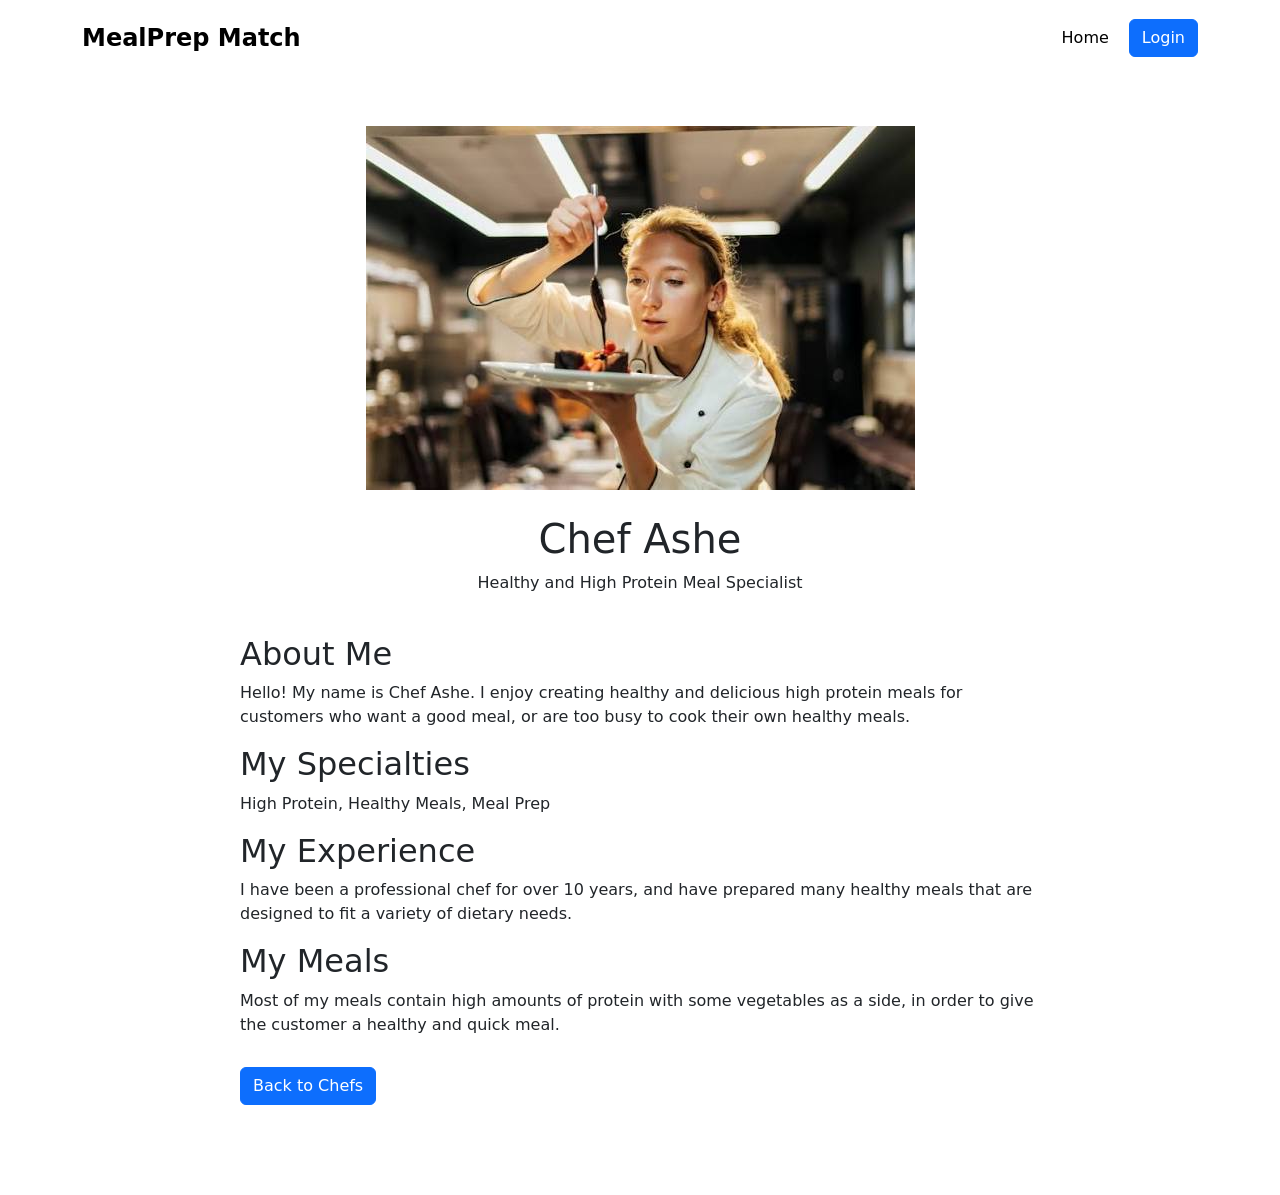
==== high-fidelity-prototype/AboutMe.html @ e6f5f309 "Provider 99% Done" ====
<!DOCTYPE html>
<html lang="en">

<head>

    <meta charset="UTF-8">
    <meta name="viewport" content="width=device-width, initial-scale=1.0">

    <link href="https://cdn.jsdelivr.net/npm/bootstrap@5.0.2/dist/css/bootstrap.min.css" rel="stylesheet">

    <link rel="stylesheet" href="styles.css">

    <title>About Chef Ashe - MealPrep Match</title>

</head>

<body>

    <div class="container">

        <nav>

            <div class="navbar">
                <a href="index.html" class="navbar-brand">
                    MealPrep Match
                </a>
                <ul class="nav-links">
                    <li>
                        <a href="index.html">
                            Home
                        </a>
                    </li>
                    <li>
                        <a href="login.html" class="btn btn-primary">
                            Login
                        </a>
                    </li>
                </ul>
            </div>

        </nav>

        <section class="section">

            <div class="text-center">
                <img src="chef1.jpg" alt="Chef Ashe">
                <h1 style=" margin-top: 25px;">
                    Chef Ashe
                </h1>
                <p>
                    Healthy and High Protein Meal Specialist
                </p>
            </div>

            <div style="max-width: 800px; margin: 40px auto;">
                <h2>
                    About Me
                </h2>
                <p>
                    Hello! My name is Chef Ashe. I enjoy creating
                    healthy and delicious high protein meals for customers
                    who want a good meal, or are too busy to cook their own healthy meals.
                </p>
                <h2>
                    My Specialties
                </h2>
                <p>
                    High Protein, Healthy Meals, Meal Prep
                </p>
                <h2>
                    My Experience
                </h2>
                <p>
                    I have been a professional chef for over 10 years,
                    and have prepared many healthy meals that are designed to
                    fit a variety of dietary needs.
                </p>
                <h2>
                    My Meals
                </h2>
                <p>
                    Most of my meals contain high amounts of protein
                    with some vegetables as a side, in order to give the
                    customer a healthy and quick meal.
                </p>
                <div style="margin-top: 30px;">
                    <a href="index.html" class="btn btn-primary">
                        Back to Chefs
                    </a>
                </div>

            </div>

        </section>

    </div>

</body>

</html>
---- high-fidelity-prototype/styles.css ----
/* =========================
   General
   ========================= */

body {
    background-color: white;
    margin: 0;
}


/* =========================
   Navigation
   ========================= */

.navbar {
    display: flex;
    justify-content: space-between;
    align-items: center;
    padding: 15px 0;
}

.navbar-brand {
    font-weight: bold;
    font-size: 24px;
    text-decoration: none;
    color: black;
}

.nav-links {
    display: flex;
    align-items: center;
    gap: 20px;
    list-style: none;
    margin: 0;
    padding: 0;
}

.nav-links a {
    text-decoration: none;
    color: black;
}

.nav-links .btn {
    color: white;
}


/* =========================
   Introduction
   ========================= */

.intro {
    background-color: black;
    padding: 80px 20px;
}

.intro h1 {
    font-size: 52px;
    color: white;
    font-weight: bold;
}

.intro p {
    font-size: 18px;
    color: gray;
    max-width: 650px;
    margin: 20px auto;
}


/* =========================
   Grid
   ========================= */

.grid {
    display: grid;
    gap: 30px;
}

.grid-3 {
    grid-template-columns: repeat(3, 1fr);
}


/* =========================
   Sections
   ========================= */

.section {
    padding: 50px 0;
}

.section-title {
    font-weight: bold;
    margin-bottom: 40px;
}


/* =========================
   Cards
   ========================= */

.card {
    border: 1px solid #ddd;
    border-radius: 8px;
    background-color: white;
    overflow: hidden;
}

.card-body {
    padding: 25px;
}

.card h3 {
    font-weight: bold;
}


/* =========================
   Registration Form
   ========================= */

.form-group {
    margin-bottom: 20px;
}

.form-group label {
    display: block;
    margin-bottom: 6px;
    font-weight: bold;
}

.form-group input,
.form-group textarea {
    width: 100%;
    padding: 10px;
    border: 1px solid #ccc;
    border-radius: 5px;
    box-sizing: border-box;
}

.form-group textarea {
    min-height: 100px;
}

.register-button {
    display: block;
    width: 100%;
    text-align: center;
    margin-top: 25px;
}

.login-text {
    margin-top: 20px;
}


/* =========================
   How It Works
   ========================= */

.step-number {
    width: 50px;
    height: 50px;
    border-radius: 50%;
    background-color: rgb(68, 68, 240);
    color: white;

    display: flex;
    align-items: center;
    justify-content: center;

    margin: 0 auto 20px;

    font-weight: bold;
    font-size: 20px;
}


/* =========================
   Bottom Section
   ========================= */

.bottom-section {
    padding: 60px 20px;
    background-color: white;
}


/* =========================
   Footer
   ========================= */

footer {
    text-align: center;
    padding: 20px;
    background-color: white;
}
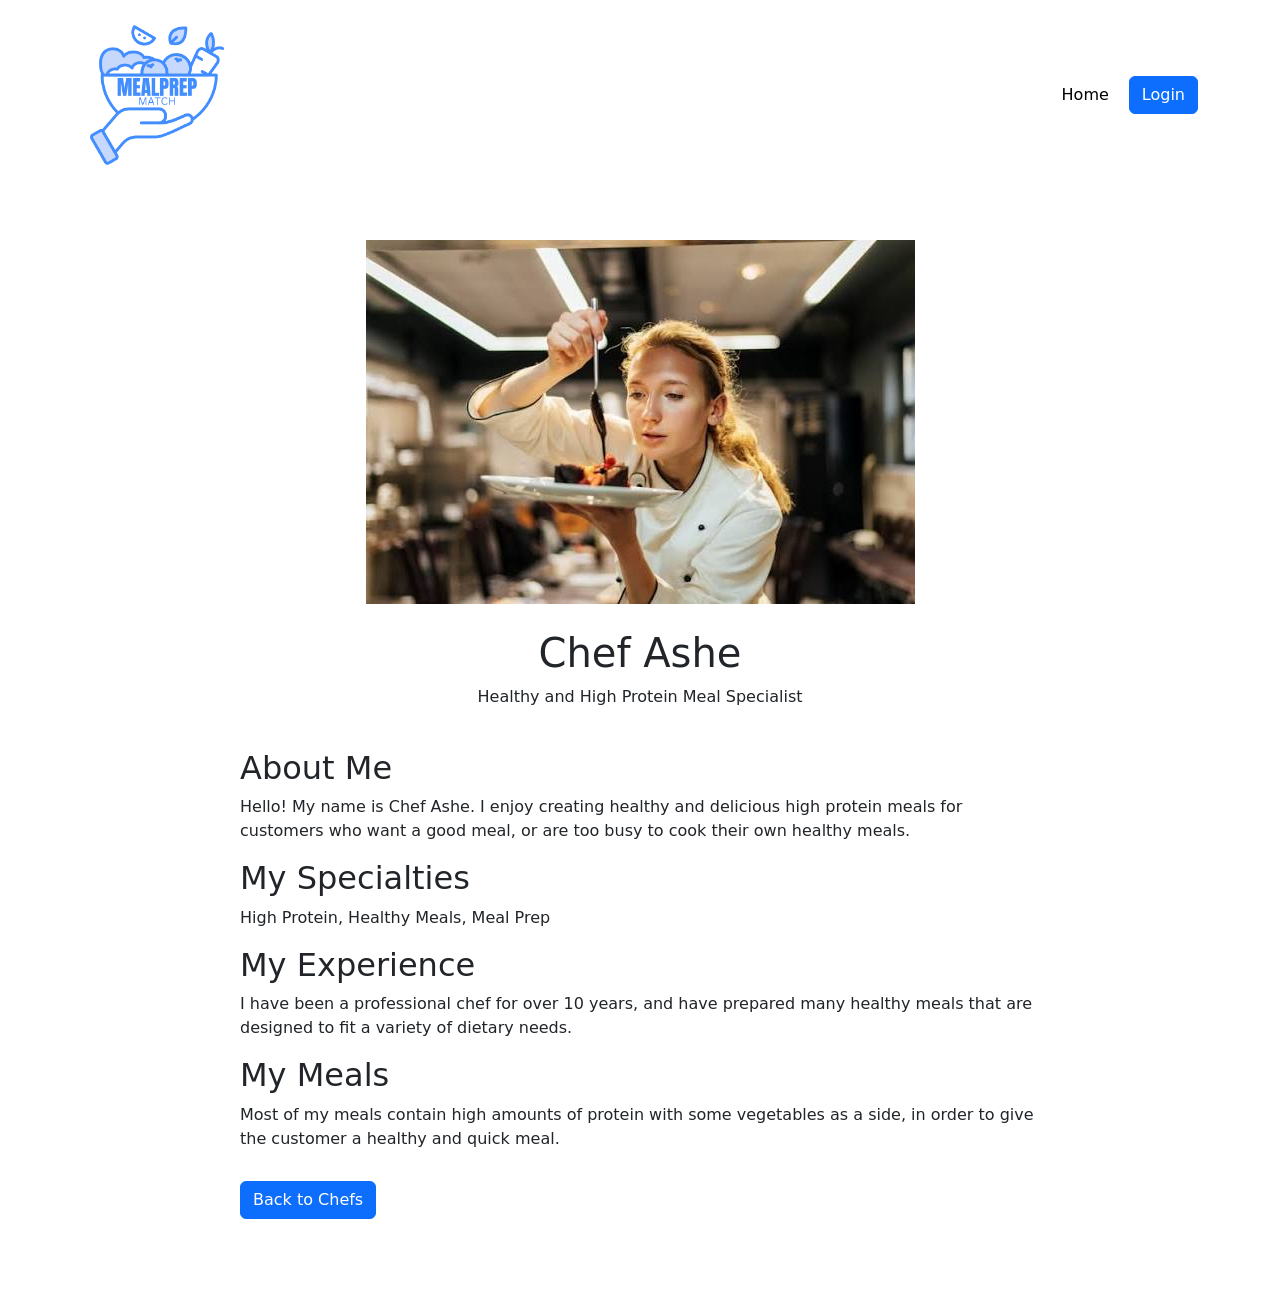
==== commit bf8fac58: "Made my html files and modified Jameson's" ====
--- a/high-fidelity-prototype/AboutMe.html
+++ b/high-fidelity-prototype/AboutMe.html
@@ -21,9 +21,7 @@
         <nav>
 
             <div class="navbar">
-                <a href="index.html" class="navbar-brand">
-                    MealPrep Match
-                </a>
+                <a href="index.html" class="navbar-brand"><img src="MealPrepMatch.png" width="150" height="150"></a>
                 <ul class="nav-links">
                     <li>
                         <a href="index.html">
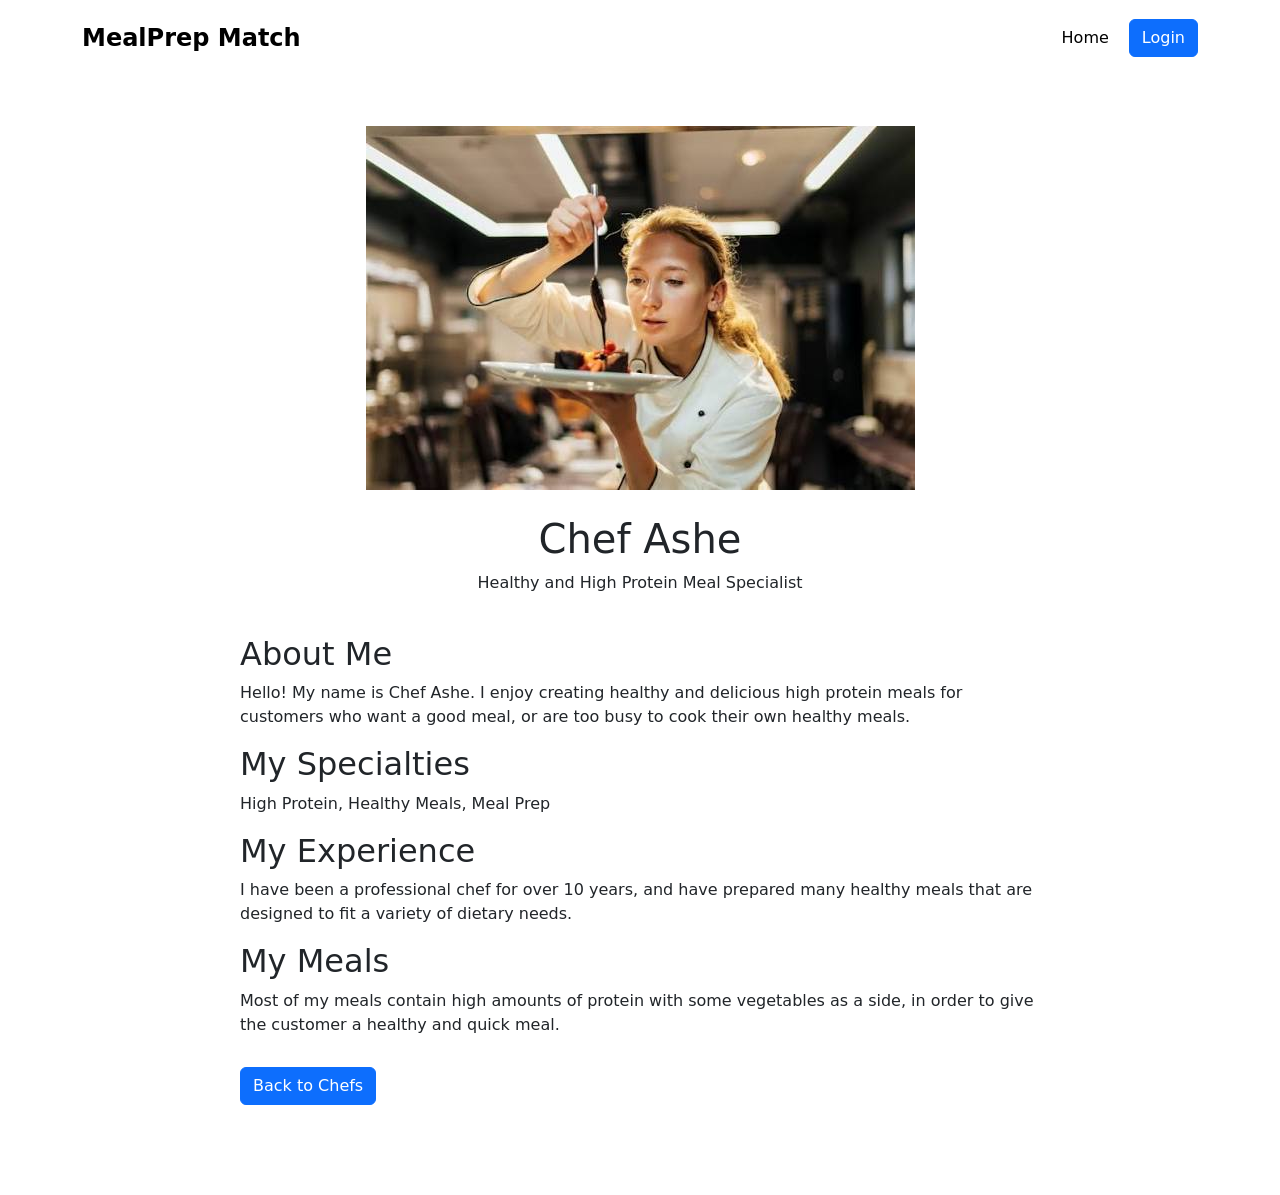
==== commit 6e148a2b: "Merge pull request #15 from JamesonT23/jteeters-milestone2 Jteeters milestone2" ====
--- a/high-fidelity-prototype/AboutMe.html
+++ b/high-fidelity-prototype/AboutMe.html
@@ -21,7 +21,9 @@
         <nav>
 
             <div class="navbar">
-                <a href="index.html" class="navbar-brand"><img src="MealPrepMatch.png" width="150" height="150"></a>
+                <a href="index.html" class="navbar-brand">
+                    MealPrep Match
+                </a>
                 <ul class="nav-links">
                     <li>
                         <a href="index.html">
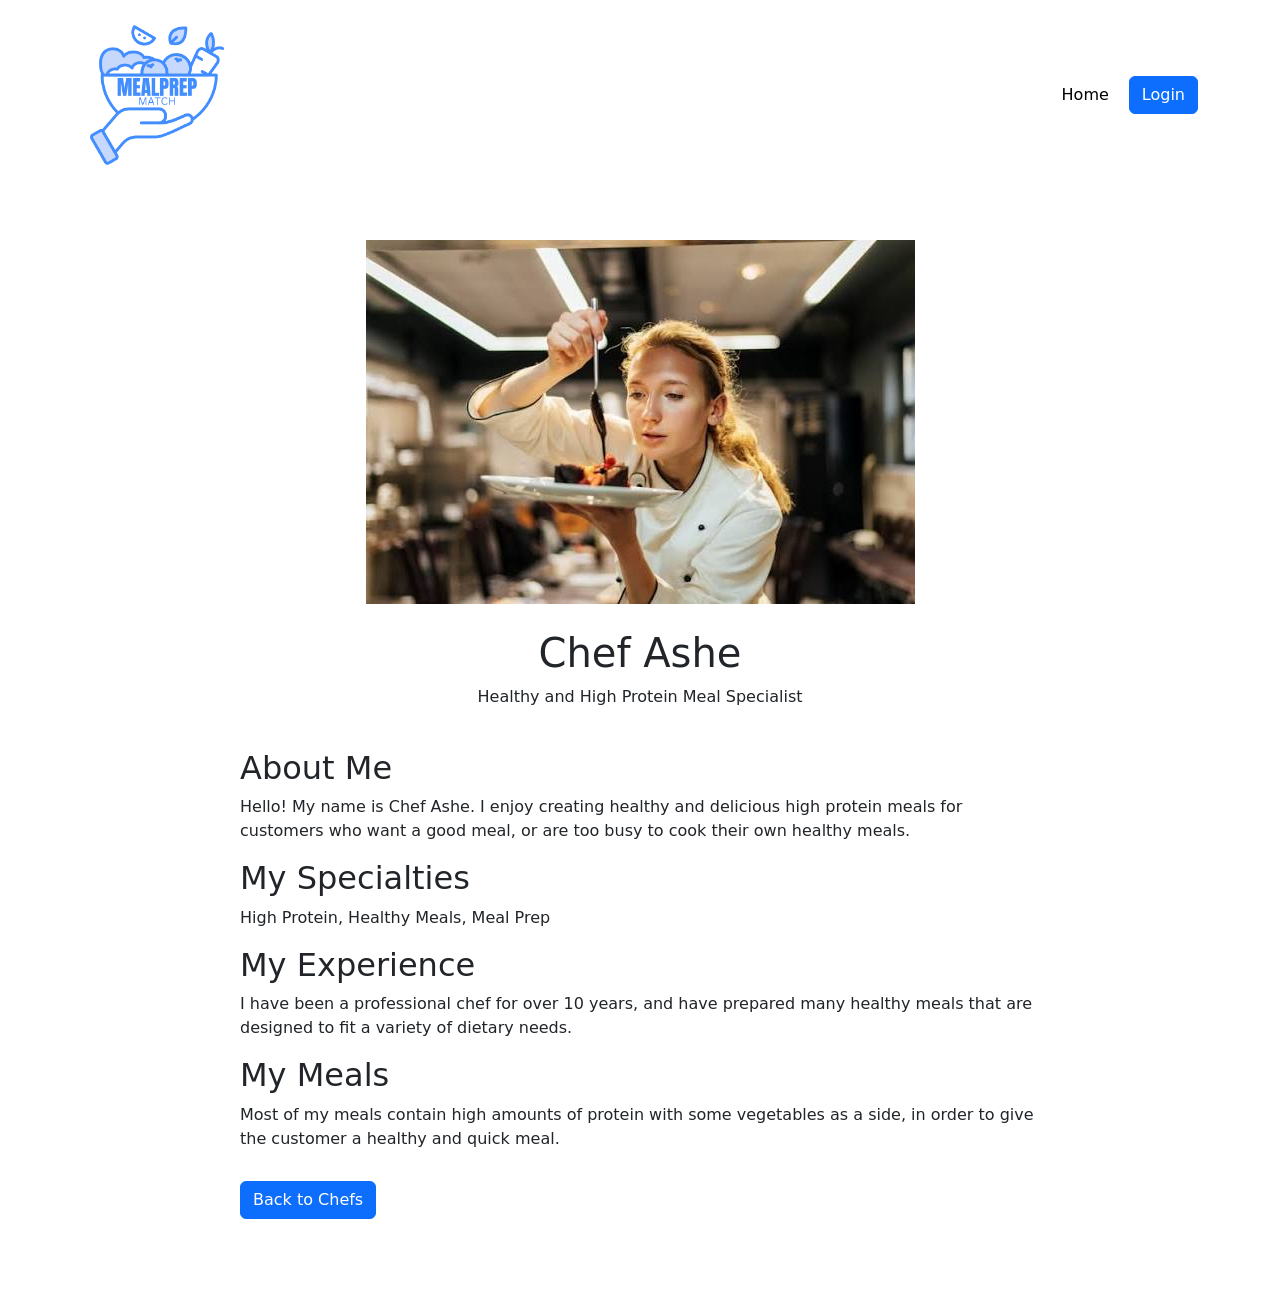
==== commit 6d6ecd04: "Merge pull request #16 from JamesonT23/dson-milestone2 Made my html files and modified Jameson's" ====
--- a/high-fidelity-prototype/AboutMe.html
+++ b/high-fidelity-prototype/AboutMe.html
@@ -21,9 +21,7 @@
         <nav>
 
             <div class="navbar">
-                <a href="index.html" class="navbar-brand">
-                    MealPrep Match
-                </a>
+                <a href="index.html" class="navbar-brand"><img src="MealPrepMatch.png" width="150" height="150"></a>
                 <ul class="nav-links">
                     <li>
                         <a href="index.html">
